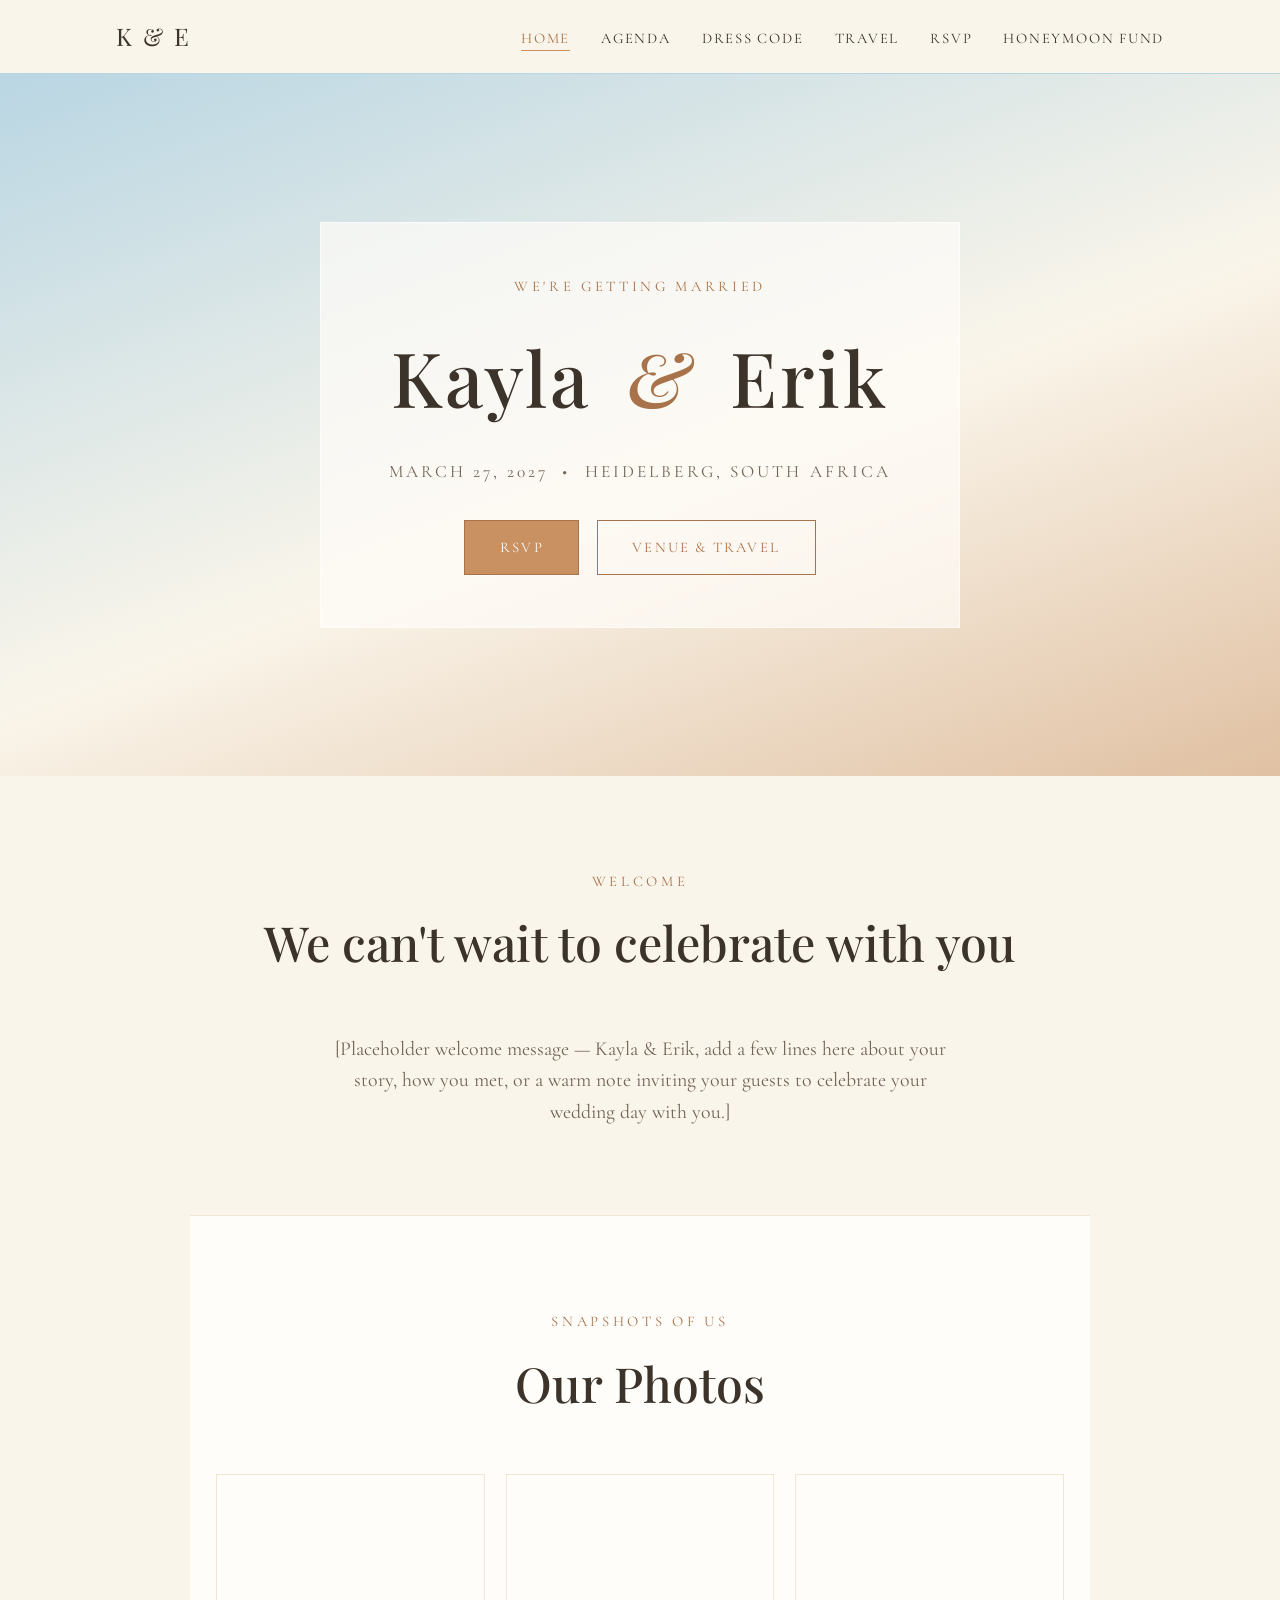
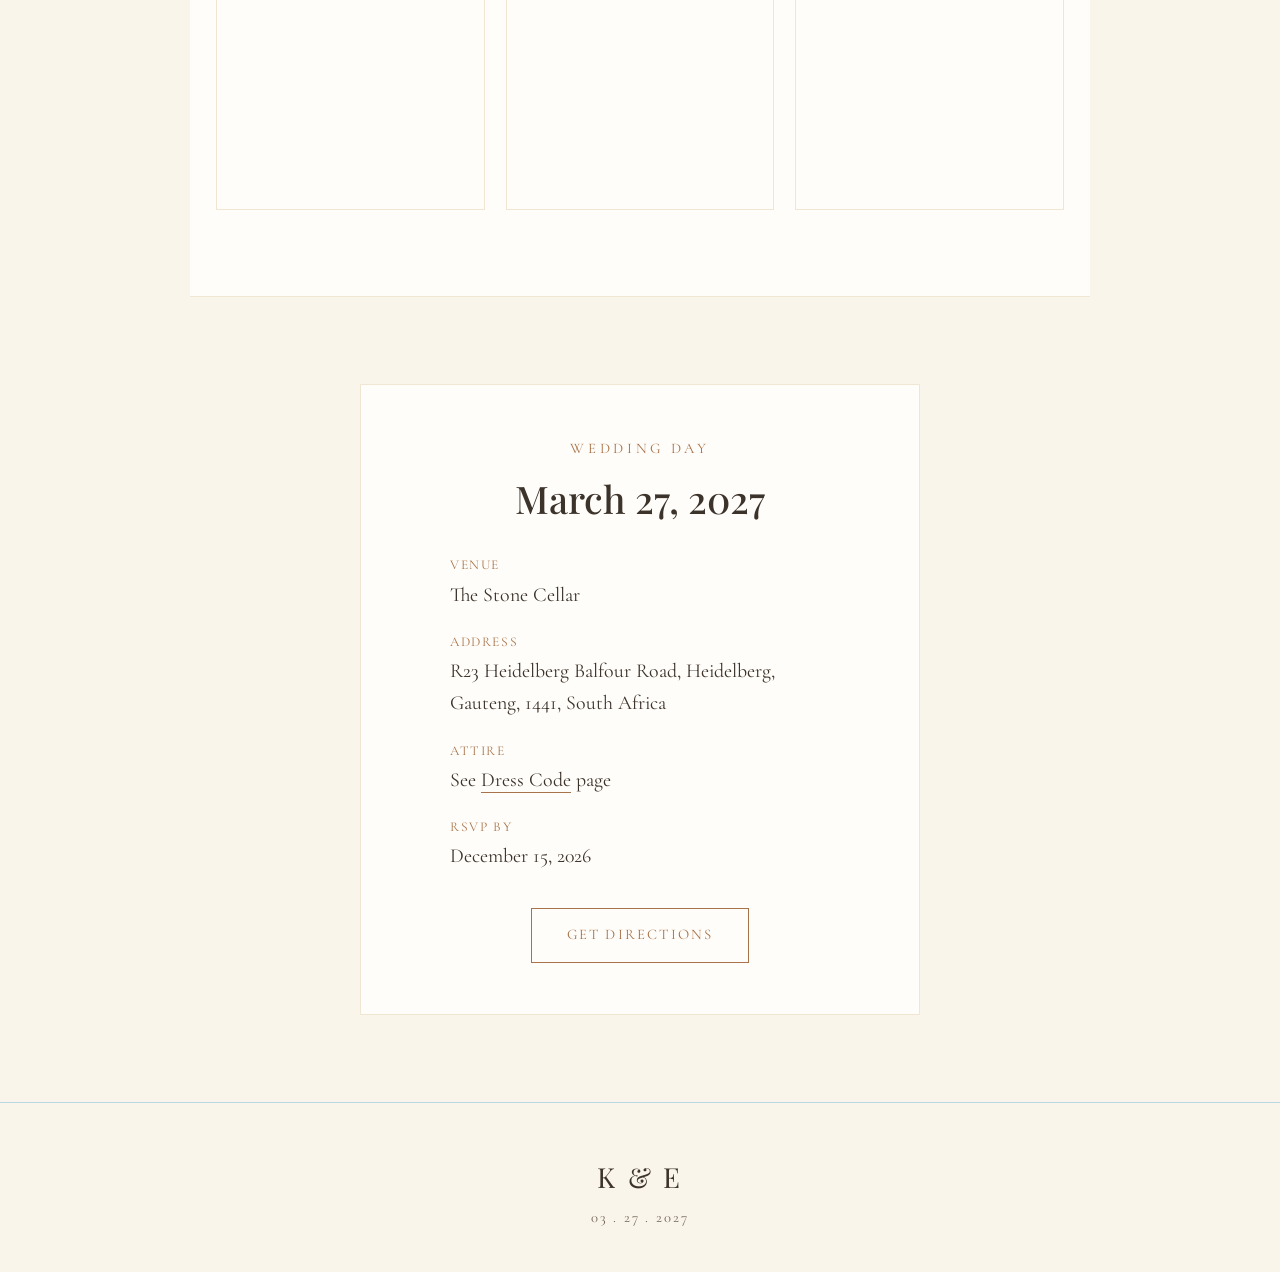
==== index.html @ 1e1eee06 "Initial commit: Kayla & Erik wedding website Static HTML/CSS site with home, agenda, dress code, tra" ====
<!DOCTYPE html>
<html lang="en">
<head>
<meta charset="UTF-8">
<meta name="viewport" content="width=device-width, initial-scale=1.0">
<title>Kayla &amp; Erik — March 27, 2027</title>
<link rel="preconnect" href="https://fonts.googleapis.com">
<link href="https://fonts.googleapis.com/css2?family=Playfair+Display:wght@500;600&family=Cormorant+Garamond:wght@400;500;600&display=swap" rel="stylesheet">
<link rel="stylesheet" href="css/style.css">
</head>
<body>

<header class="site-header">
  <div class="nav-wrap">
    <a class="monogram" href="index.html">K &amp; E</a>
    <button class="nav-toggle" aria-label="Toggle menu">&#9776;</button>
    <nav class="site-nav">
      <ul>
        <li><a href="index.html" class="active">Home</a></li>
        <li><a href="agenda.html">Agenda</a></li>
        <li><a href="dress-code.html">Dress Code</a></li>
        <li><a href="travel.html">Travel</a></li>
        <li><a href="rsvp.html">RSVP</a></li>
        <li><a href="honeymoon-fund.html">Honeymoon Fund</a></li>
      </ul>
    </nav>
  </div>
</header>

<section class="hero">
  <div class="hero-inner">
    <span class="eyebrow">We're getting married</span>
    <h1>Kayla <span class="amp">&amp;</span> Erik</h1>
    <div class="date-location">March 27, 2027 &nbsp;&bull;&nbsp; Heidelberg, South Africa</div>
    <div class="cta-row">
      <a href="rsvp.html" class="btn">RSVP</a>
      <a href="travel.html" class="btn btn-outline">Venue &amp; Travel</a>
    </div>
  </div>
</section>

<section class="section">
  <div class="section-header">
    <span class="eyebrow">Welcome</span>
    <h2>We can't wait to celebrate with you</h2>
  </div>
  <p style="text-align:center; max-width:640px; margin:0 auto; font-size:1.15rem; color:var(--ink-light);">
    [Placeholder welcome message — Kayla &amp; Erik, add a few lines here about your story, how you met,
    or a warm note inviting your guests to celebrate your wedding day with you.]
  </p>
</section>

<section class="section section-alt">
  <div class="section-header">
    <span class="eyebrow">Snapshots of Us</span>
    <h2>Our Photos</h2>
  </div>
  <div class="photo-grid">
    <div class="photo-block" style="background-image:url('images/couple-2.jpg');"></div>
    <div class="photo-block" style="background-image:url('images/couple-1.jpg');"></div>
    <div class="photo-block" style="background-image:url('images/couple-3.jpg');"></div>
  </div>
</section>

<section class="section">
  <div class="info-card">
    <span class="eyebrow">Wedding Day</span>
    <h3>March 27, 2027</h3>
    <div class="info-grid">
      <div>
        <div class="label">Venue</div>
        <div class="value">The Stone Cellar</div>
      </div>
      <div>
        <div class="label">Address</div>
        <div class="value">R23 Heidelberg Balfour Road, Heidelberg, Gauteng, 1441, South Africa</div>
      </div>
      <div>
        <div class="label">Attire</div>
        <div class="value">See <a href="dress-code.html" style="border-bottom:1px solid var(--sandy-brown-dark);">Dress Code</a> page</div>
      </div>
      <div>
        <div class="label">RSVP By</div>
        <div class="value">December 15, 2026</div>
      </div>
    </div>
    <div style="margin-top:2rem;">
      <a href="https://maps.app.goo.gl/aX4nhNzcc12tU7vq9?g_st=iw" class="btn btn-outline" target="_blank" rel="noopener">Get Directions</a>
    </div>
  </div>
</section>

<footer class="site-footer">
  <div class="monogram">K &amp; E</div>
  <div class="date">03 . 27 . 2027</div>
</footer>

<script src="js/nav.js"></script>
</body>
</html>
---- css/style.css ----
/* =========================================================
   Kayla & Erik — Wedding Website
   Palette: cream, baby blue, sandy brown
   ========================================================= */

:root {
  --cream: #faf5ea;
  --cream-dark: #f0e6d2;
  --baby-blue: #b9d6e3;
  --baby-blue-dark: #8fb9cd;
  --sandy-brown: #c99162;
  --sandy-brown-dark: #a8734a;
  --ink: #3c332b;
  --ink-light: #726457;
  --white: #fffdf9;

  --font-display: 'Playfair Display', Georgia, serif;
  --font-body: 'Cormorant Garamond', Georgia, serif;
}

* {
  box-sizing: border-box;
}

html {
  scroll-behavior: smooth;
  font-size: 108%;
}

body {
  margin: 0;
  background: var(--cream);
  color: var(--ink);
  font-family: var(--font-body);
  font-size: 1.2rem;
  line-height: 1.6;
  overflow-x: hidden;
}

h1, h2, h3 {
  font-family: var(--font-display);
  font-weight: 500;
  margin: 0;
  color: var(--ink);
}

a {
  color: inherit;
  text-decoration: none;
}

img {
  max-width: 100%;
  display: block;
}

.eyebrow {
  font-family: var(--font-body);
  text-transform: uppercase;
  letter-spacing: 0.25em;
  font-size: 0.85rem;
  color: var(--sandy-brown-dark);
}

/* ---------- Header / Nav ---------- */

.site-header {
  position: sticky;
  top: 0;
  z-index: 100;
  background: var(--cream);
  border-bottom: 1px solid var(--baby-blue);
}

.nav-wrap {
  max-width: 1100px;
  margin: 0 auto;
  padding: 1rem 1.5rem;
  display: flex;
  align-items: center;
  justify-content: space-between;
}

.monogram {
  font-family: var(--font-display);
  font-size: 1.4rem;
  letter-spacing: 0.1em;
}

.nav-toggle {
  display: none;
  background: none;
  border: none;
  font-size: 1.6rem;
  color: var(--ink);
  cursor: pointer;
}

.site-nav ul {
  list-style: none;
  display: flex;
  gap: 1.8rem;
  margin: 0;
  padding: 0;
}

.site-nav a {
  font-family: var(--font-body);
  text-transform: uppercase;
  letter-spacing: 0.12em;
  font-size: 0.85rem;
  color: var(--ink);
  padding-bottom: 0.2rem;
  border-bottom: 1px solid transparent;
  transition: border-color 0.2s ease, color 0.2s ease;
}

.site-nav a:hover,
.site-nav a.active {
  border-color: var(--sandy-brown);
  color: var(--sandy-brown-dark);
}

@media (max-width: 780px) {
  .nav-toggle {
    display: block;
  }
  .site-nav {
    display: none;
    width: 100%;
  }
  .site-nav.open {
    display: block;
  }
  .nav-wrap {
    flex-wrap: wrap;
  }
  .site-nav ul {
    flex-direction: column;
    gap: 0;
    padding: 1rem 0 0.5rem;
  }
  .site-nav li {
    padding: 0.6rem 0;
    border-top: 1px solid var(--cream-dark);
  }
}

/* ---------- Hero ---------- */

.hero {
  position: relative;
  min-height: 78vh;
  display: flex;
  align-items: center;
  justify-content: center;
  text-align: center;
  padding: 3rem 1.5rem;
  background: linear-gradient(160deg, var(--baby-blue) 0%, var(--cream) 55%, var(--sandy-brown) 140%),
              url('../images/hero.jpg') center/cover no-repeat;
  background-blend-mode: overlay;
}

.hero-inner {
  background: rgba(255, 253, 249, 0.72);
  padding: 3rem 2.5rem;
  border: 1px solid rgba(255,255,255,0.6);
  max-width: 640px;
  width: 100%;
}

@media (max-width: 600px) {
  .hero {
    min-height: 60vh;
    padding: 2rem 1rem;
  }
  .hero-inner {
    padding: 2rem 1.2rem;
  }
}

.hero .eyebrow {
  display: block;
  margin-bottom: 1rem;
}

.hero h1 {
  font-size: clamp(2.6rem, 6vw, 4.4rem);
  letter-spacing: 0.04em;
}

.hero .amp {
  color: var(--sandy-brown-dark);
  font-style: italic;
  padding: 0 0.2em;
}

.hero .date-location {
  margin-top: 1.2rem;
  font-family: var(--font-body);
  text-transform: uppercase;
  letter-spacing: 0.18em;
  font-size: 1rem;
  color: var(--ink-light);
}

.hero .cta-row {
  margin-top: 2rem;
  display: flex;
  gap: 1rem;
  justify-content: center;
  flex-wrap: wrap;
}

/* ---------- Buttons ---------- */

.btn {
  display: inline-block;
  padding: 0.85rem 2rem;
  font-family: var(--font-body);
  text-transform: uppercase;
  letter-spacing: 0.15em;
  font-size: 0.85rem;
  border: 1px solid var(--sandy-brown-dark);
  background: var(--sandy-brown);
  color: var(--white);
  transition: background 0.2s ease, color 0.2s ease;
  cursor: pointer;
}

.btn:hover {
  background: var(--sandy-brown-dark);
}

.btn-outline {
  background: transparent;
  color: var(--sandy-brown-dark);
}

.btn-outline:hover {
  background: var(--sandy-brown);
  color: var(--white);
}

/* ---------- Sections ---------- */

.section {
  padding: 5rem 1.5rem;
  max-width: 900px;
  margin: 0 auto;
}

@media (max-width: 600px) {
  .section {
    padding: 3rem 1.2rem;
  }
}

.section-tight {
  max-width: 700px;
}

.section-header {
  text-align: center;
  margin-bottom: 3rem;
}

.section-header h2 {
  font-size: clamp(2rem, 4vw, 2.8rem);
  margin-top: 0.5rem;
}

.section-alt {
  background: var(--white);
  border-top: 1px solid var(--cream-dark);
  border-bottom: 1px solid var(--cream-dark);
}

.section-blue {
  background: var(--baby-blue);
  color: var(--ink);
}

.section-blue .eyebrow {
  color: var(--ink);
}

/* ---------- Info card (wedding day) ---------- */

.info-card {
  background: var(--white);
  border: 1px solid var(--cream-dark);
  padding: 3rem 2rem;
  text-align: center;
  max-width: 560px;
  margin: 0 auto;
}

@media (max-width: 480px) {
  .info-card,
  .rsvp-box,
  .message-box {
    padding: 2rem 1.3rem;
  }
}

.info-card .eyebrow {
  display: block;
}

.info-card h3 {
  font-size: 2.2rem;
  margin: 0.5rem 0 1.5rem;
}

.info-grid {
  display: grid;
  gap: 1.2rem;
  text-align: left;
  max-width: 380px;
  margin: 0 auto;
}

.info-grid .label {
  text-transform: uppercase;
  letter-spacing: 0.12em;
  font-size: 0.78rem;
  color: var(--sandy-brown-dark);
  margin-bottom: 0.15rem;
}

.info-grid .value {
  font-size: 1.15rem;
}

/* ---------- Timeline (agenda) ---------- */

.timeline {
  list-style: none;
  margin: 0;
  padding: 0;
  max-width: 640px;
  margin: 0 auto;
}

.timeline li {
  display: grid;
  grid-template-columns: 110px 1fr;
  gap: 1.5rem;
  padding: 1.3rem 0;
  border-bottom: 1px solid var(--cream-dark);
}

@media (max-width: 480px) {
  .timeline li {
    grid-template-columns: 1fr;
    gap: 0.3rem;
  }
}

.timeline .time {
  font-family: var(--font-display);
  color: var(--sandy-brown-dark);
  font-size: 1.15rem;
}

.timeline .desc {
  font-size: 1.1rem;
}

.timeline .desc .sub {
  display: block;
  font-size: 0.9rem;
  color: var(--ink-light);
  margin-top: 0.2rem;
}

/* ---------- Swatches (dress code) ---------- */

.swatch-grid {
  display: grid;
  grid-template-columns: repeat(auto-fit, minmax(180px, 1fr));
  gap: 1.5rem;
  margin: 0 auto 3rem;
}

.swatch {
  text-align: center;
}

.swatch .chip {
  height: 140px;
  border: 1px solid rgba(0,0,0,0.08);
  margin-bottom: 0.8rem;
}

.swatch .name {
  font-family: var(--font-display);
  font-size: 1.1rem;
}

.swatch .hex {
  font-size: 0.85rem;
  color: var(--ink-light);
  letter-spacing: 0.05em;
}

.chip-cream { background: var(--cream-dark); }
.chip-blue { background: var(--baby-blue); }
.chip-brown { background: var(--sandy-brown); }

.image-placeholder-grid {
  display: grid;
  grid-template-columns: repeat(auto-fit, minmax(200px, 1fr));
  gap: 1.2rem;
}

.image-placeholder {
  aspect-ratio: 3 / 4;
  border: 1px dashed var(--sandy-brown);
  background: var(--white);
  display: flex;
  align-items: center;
  justify-content: center;
  text-align: center;
  padding: 1rem;
  font-size: 0.9rem;
  color: var(--ink-light);
  background-size: cover;
  background-position: center;
}

/* ---------- Photo blocks (general placeholders) ---------- */

.photo-block {
  width: 100%;
  aspect-ratio: 4 / 5;
  background: linear-gradient(150deg, var(--baby-blue), var(--cream-dark));
  background-size: cover;
  background-position: center;
  border: 1px solid var(--cream-dark);
}

.photo-grid {
  display: grid;
  grid-template-columns: repeat(3, 1fr);
  gap: 1.2rem;
  max-width: 900px;
  margin: 0 auto;
}

@media (max-width: 700px) {
  .photo-grid {
    grid-template-columns: repeat(2, 1fr);
  }
}

@media (max-width: 420px) {
  .photo-grid {
    grid-template-columns: 1fr;
    max-width: 320px;
  }
}

/* ---------- Dress code placeholder "look" cards ---------- */

.look-card {
  aspect-ratio: 3 / 4;
  border: 1px solid var(--cream-dark);
  display: flex;
  flex-direction: column;
  align-items: center;
  justify-content: center;
  gap: 0.8rem;
  color: var(--ink);
}

.look-card svg {
  width: 42px;
  height: 42px;
  opacity: 0.85;
}

.look-card .look-name {
  font-family: var(--font-display);
  font-size: 1.05rem;
  letter-spacing: 0.04em;
}

.look-1 { background: linear-gradient(150deg, var(--cream-dark), var(--baby-blue)); }
.look-2 { background: linear-gradient(150deg, var(--baby-blue), var(--sandy-brown)); }
.look-3 { background: linear-gradient(150deg, var(--sandy-brown), var(--cream-dark)); }
.look-4 { background: linear-gradient(135deg, var(--cream-dark) 0%, var(--baby-blue) 50%, var(--sandy-brown) 100%); }

.look-1 svg, .look-1 .look-name { color: var(--ink); }
.look-2 svg, .look-2 .look-name { color: var(--white); }
.look-3 svg, .look-3 .look-name { color: var(--white); }
.look-4 svg, .look-4 .look-name { color: var(--ink); }

/* ---------- Forms / RSVP ---------- */

.rsvp-box {
  background: var(--white);
  border: 1px solid var(--cream-dark);
  padding: 3rem 2.5rem;
  text-align: center;
  max-width: 560px;
  margin: 0 auto;
}

.rsvp-box .deadline {
  font-size: 1.1rem;
  margin: 1rem 0 2rem;
  color: var(--ink-light);
}

.note {
  margin-top: 2rem;
  font-size: 0.9rem;
  color: var(--ink-light);
  font-style: italic;
}

/* ---------- Honeymoon fund ---------- */

.message-box {
  background: var(--white);
  border: 1px solid var(--cream-dark);
  padding: 3rem;
  max-width: 620px;
  margin: 0 auto 2.5rem;
  text-align: center;
  font-size: 1.25rem;
  font-style: italic;
  line-height: 1.8;
}

.signature {
  display: block;
  margin-top: 1.5rem;
  font-family: var(--font-display);
  font-style: normal;
  font-size: 1.3rem;
  color: var(--sandy-brown-dark);
}

/* ---------- Table (travel/accommodation) ---------- */

.table-wrap {
  width: 100%;
  overflow-x: auto;
  -webkit-overflow-scrolling: touch;
}

.accom-table {
  width: 100%;
  min-width: 560px;
  border-collapse: collapse;
  margin-top: 1rem;
}

.accom-table th, .accom-table td {
  text-align: left;
  padding: 0.9rem 0.8rem;
  border-bottom: 1px solid var(--cream-dark);
  font-size: 0.98rem;
}

.accom-table th {
  text-transform: uppercase;
  letter-spacing: 0.08em;
  font-size: 0.75rem;
  color: var(--sandy-brown-dark);
}

/* ---------- Footer ---------- */

.site-footer {
  text-align: center;
  padding: 3rem 1.5rem 2.5rem;
  border-top: 1px solid var(--baby-blue);
}

.site-footer .monogram {
  font-size: 1.6rem;
  margin-bottom: 0.4rem;
}

.site-footer .date {
  font-size: 0.85rem;
  letter-spacing: 0.15em;
  color: var(--ink-light);
}

.center {
  text-align: center;
}
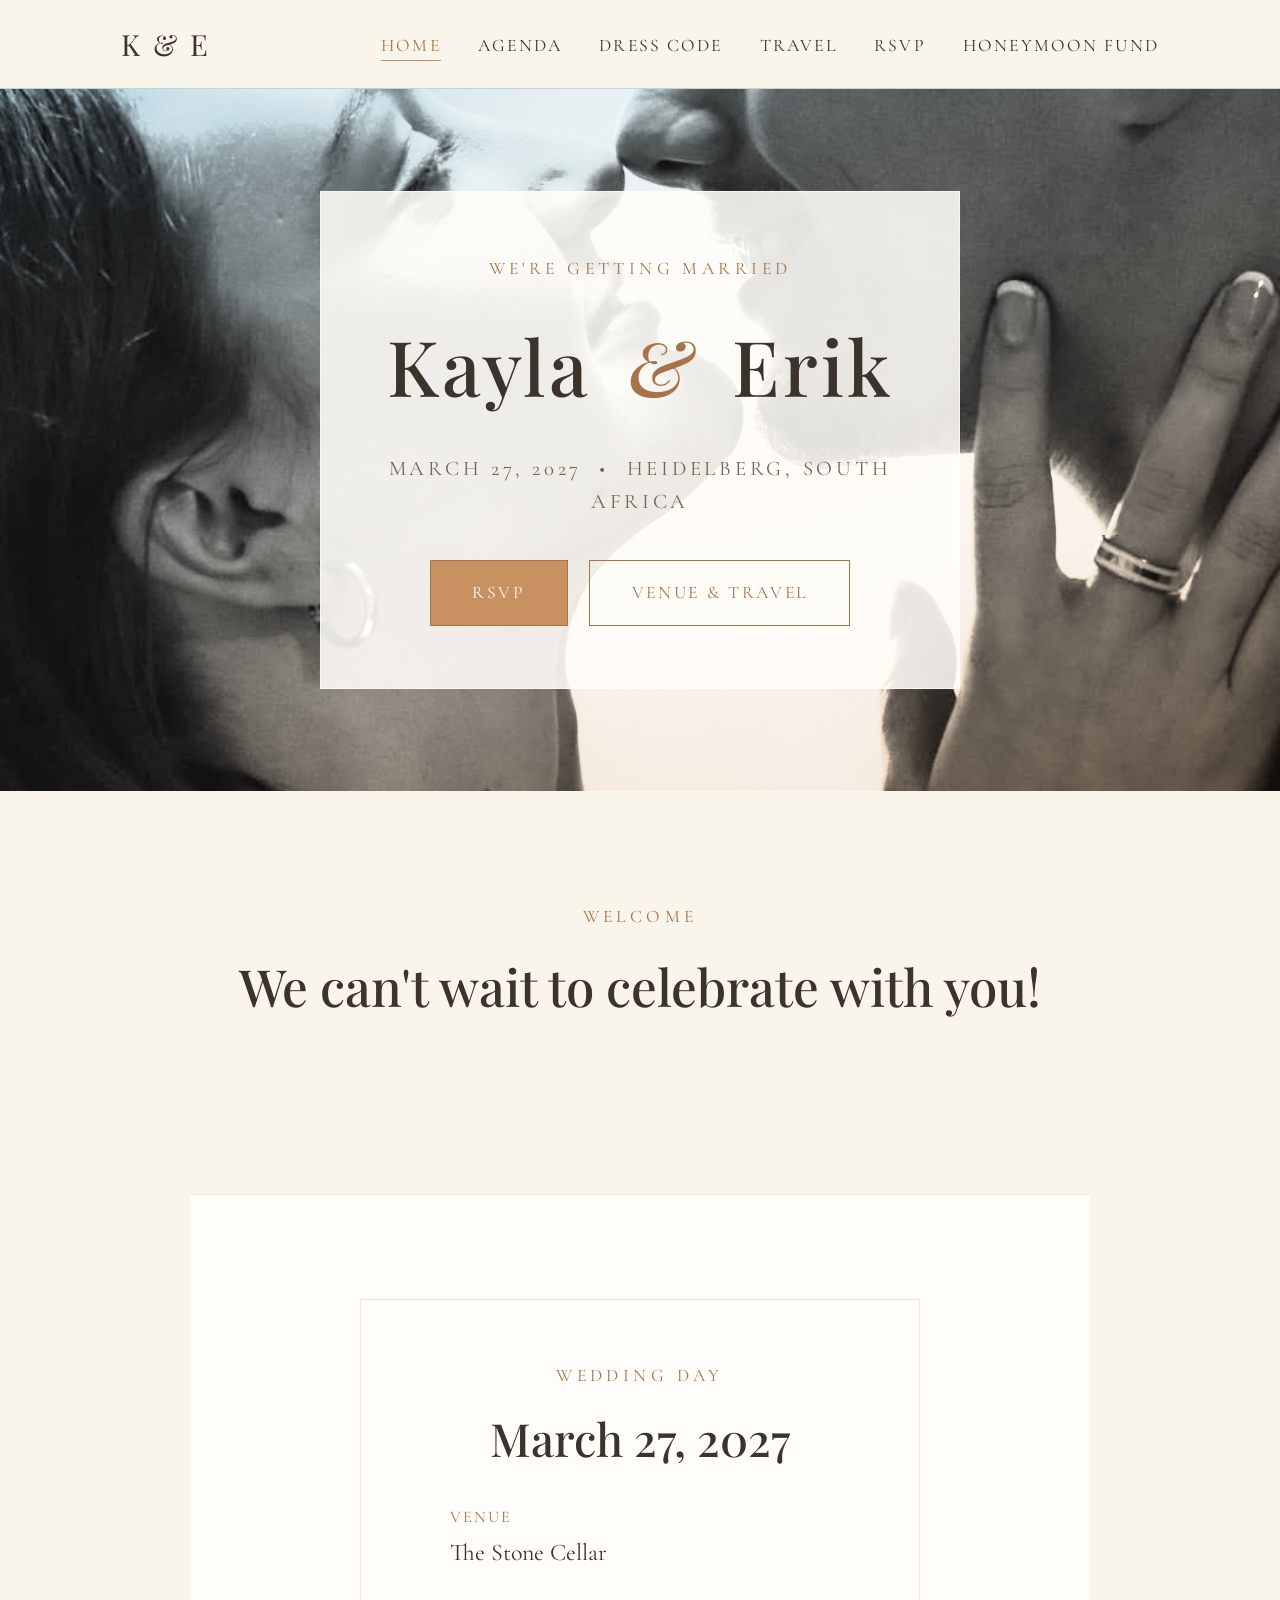
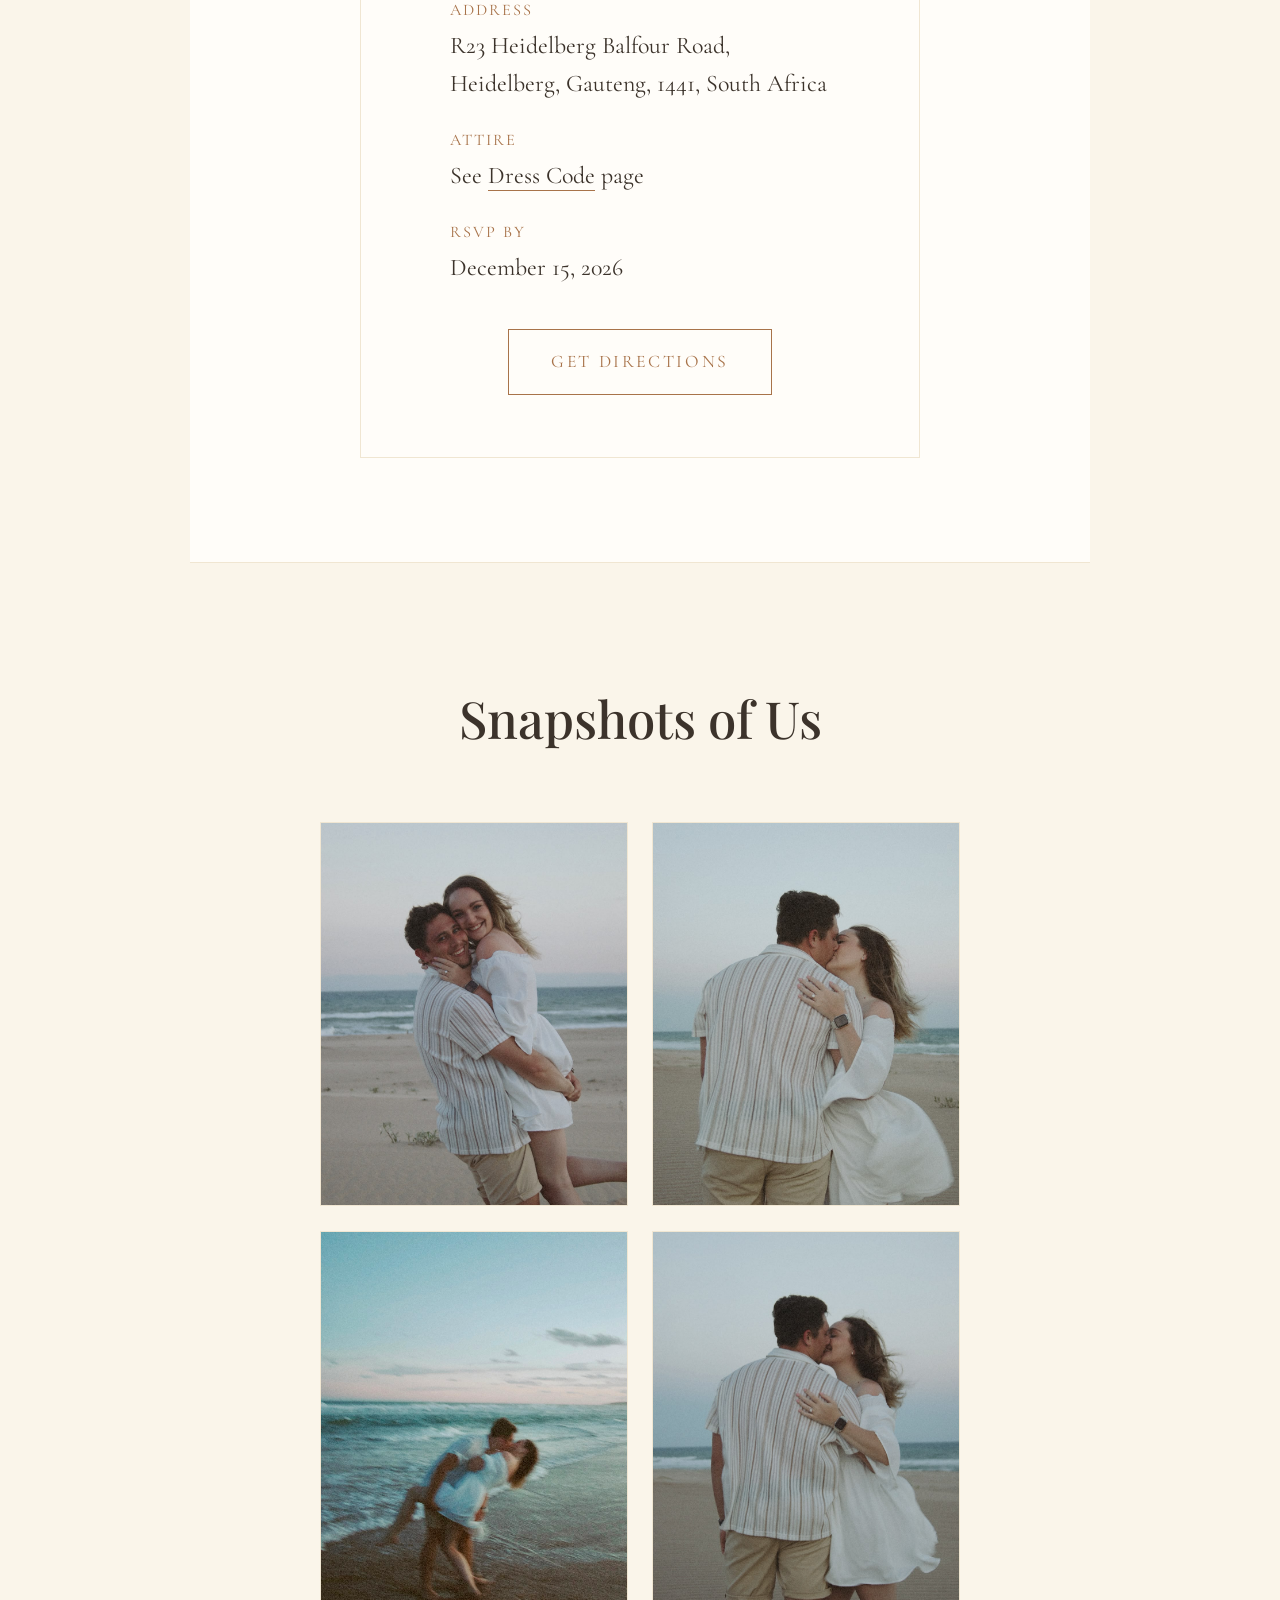
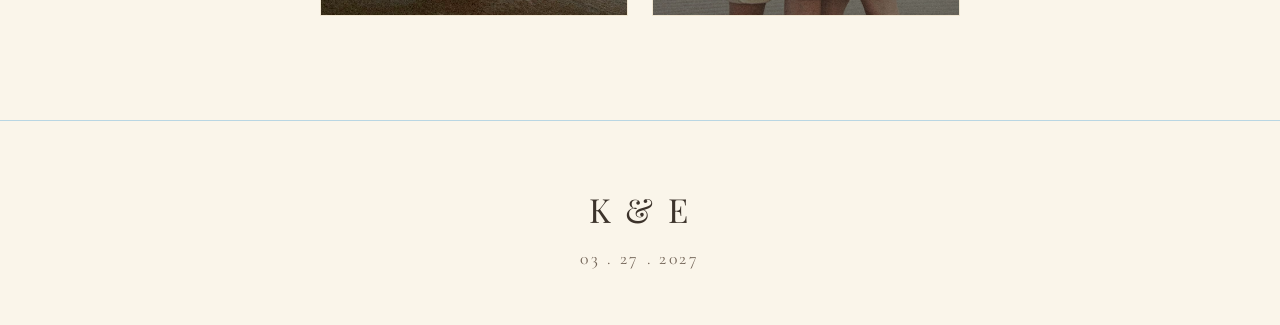
==== commit 31b7a0d7: "Update agenda, dress code, RSVP, travel, and honeymoon fund content - Replace placeholder agenda wit" ====
--- a/index.html
+++ b/index.html
@@ -42,27 +42,11 @@
 <section class="section">
   <div class="section-header">
     <span class="eyebrow">Welcome</span>
-    <h2>We can't wait to celebrate with you</h2>
+    <h2>We can't wait to celebrate with you!</h2>
   </div>
-  <p style="text-align:center; max-width:640px; margin:0 auto; font-size:1.15rem; color:var(--ink-light);">
-    [Placeholder welcome message — Kayla &amp; Erik, add a few lines here about your story, how you met,
-    or a warm note inviting your guests to celebrate your wedding day with you.]
-  </p>
 </section>
 
 <section class="section section-alt">
-  <div class="section-header">
-    <span class="eyebrow">Snapshots of Us</span>
-    <h2>Our Photos</h2>
-  </div>
-  <div class="photo-grid">
-    <div class="photo-block" style="background-image:url('images/couple-2.jpg');"></div>
-    <div class="photo-block" style="background-image:url('images/couple-1.jpg');"></div>
-    <div class="photo-block" style="background-image:url('images/couple-3.jpg');"></div>
-  </div>
-</section>
-
-<section class="section">
   <div class="info-card">
     <span class="eyebrow">Wedding Day</span>
     <h3>March 27, 2027</h3>
@@ -90,6 +74,18 @@
   </div>
 </section>
 
+<section class="section">
+  <div class="section-header">
+    <h2>Snapshots of Us</h2>
+  </div>
+  <div class="photo-grid">
+    <div class="photo-block" style="background-image:url('images/wedding3.jpeg');"></div>
+    <div class="photo-block" style="background-image:url('images/wedding4.jpeg');"></div>
+    <div class="photo-block" style="background-image:url('images/wedding5.jpeg');"></div>
+    <div class="photo-block" style="background-image:url('images/wedding6.jpeg');"></div>
+  </div>
+</section>
+
 <footer class="site-footer">
   <div class="monogram">K &amp; E</div>
   <div class="date">03 . 27 . 2027</div>
--- a/css/style.css
+++ b/css/style.css
@@ -24,7 +24,7 @@
 
 html {
   scroll-behavior: smooth;
-  font-size: 108%;
+  font-size: 130%;
 }
 
 body {
@@ -157,12 +157,12 @@
   text-align: center;
   padding: 3rem 1.5rem;
   background: linear-gradient(160deg, var(--baby-blue) 0%, var(--cream) 55%, var(--sandy-brown) 140%),
-              url('../images/hero.jpg') center/cover no-repeat;
+              url('../images/wedding2.jpeg') center/cover no-repeat;
   background-blend-mode: overlay;
 }
 
 .hero-inner {
-  background: rgba(255, 253, 249, 0.72);
+  background: rgba(255, 253, 249, 0.88);
   padding: 3rem 2.5rem;
   border: 1px solid rgba(255,255,255,0.6);
   max-width: 640px;
@@ -296,6 +296,30 @@
   margin: 0 auto;
 }
 
+.venue-photo {
+  width: 100%;
+  height: auto;
+  border: 1px solid var(--cream-dark);
+  margin: 1.5rem 0;
+}
+
+.venue-address {
+  font-family: var(--font-display);
+  text-transform: uppercase;
+  letter-spacing: 0.05em;
+  font-size: 1.05rem;
+  line-height: 1.6;
+}
+
+.venue-phone {
+  font-family: var(--font-display);
+  text-transform: uppercase;
+  letter-spacing: 0.05em;
+  font-size: 1.2rem;
+  margin-top: 0.6rem;
+  margin-bottom: 1.5rem;
+}
+
 @media (max-width: 480px) {
   .info-card,
   .rsvp-box,
@@ -377,57 +401,27 @@
 
 /* ---------- Swatches (dress code) ---------- */
 
-.swatch-grid {
+.dresscode-grid {
   display: grid;
-  grid-template-columns: repeat(auto-fit, minmax(180px, 1fr));
-  gap: 1.5rem;
-  margin: 0 auto 3rem;
-}
-
-.swatch {
-  text-align: center;
-}
-
-.swatch .chip {
-  height: 140px;
-  border: 1px solid rgba(0,0,0,0.08);
-  margin-bottom: 0.8rem;
-}
-
-.swatch .name {
-  font-family: var(--font-display);
-  font-size: 1.1rem;
-}
-
-.swatch .hex {
-  font-size: 0.85rem;
-  color: var(--ink-light);
-  letter-spacing: 0.05em;
-}
-
-.chip-cream { background: var(--cream-dark); }
-.chip-blue { background: var(--baby-blue); }
-.chip-brown { background: var(--sandy-brown); }
-
-.image-placeholder-grid {
-  display: grid;
-  grid-template-columns: repeat(auto-fit, minmax(200px, 1fr));
+  grid-template-columns: repeat(2, 1fr);
   gap: 1.2rem;
-}
-
-.image-placeholder {
-  aspect-ratio: 3 / 4;
-  border: 1px dashed var(--sandy-brown);
-  background: var(--white);
-  display: flex;
-  align-items: center;
-  justify-content: center;
-  text-align: center;
-  padding: 1rem;
-  font-size: 0.9rem;
-  color: var(--ink-light);
-  background-size: cover;
-  background-position: center;
+  max-width: 720px;
+  margin: 0 auto;
+  align-items: start;
+}
+
+.dresscode-grid img {
+  width: 100%;
+  height: auto;
+  display: block;
+  border: 1px solid var(--cream-dark);
+}
+
+@media (max-width: 480px) {
+  .dresscode-grid {
+    grid-template-columns: 1fr;
+    max-width: 340px;
+  }
 }
 
 /* ---------- Photo blocks (general placeholders) ---------- */
@@ -443,16 +437,10 @@
 
 .photo-grid {
   display: grid;
-  grid-template-columns: repeat(3, 1fr);
+  grid-template-columns: repeat(2, 1fr);
   gap: 1.2rem;
-  max-width: 900px;
-  margin: 0 auto;
-}
-
-@media (max-width: 700px) {
-  .photo-grid {
-    grid-template-columns: repeat(2, 1fr);
-  }
+  max-width: 640px;
+  margin: 0 auto;
 }
 
 @media (max-width: 420px) {
@@ -462,40 +450,6 @@
   }
 }
 
-/* ---------- Dress code placeholder "look" cards ---------- */
-
-.look-card {
-  aspect-ratio: 3 / 4;
-  border: 1px solid var(--cream-dark);
-  display: flex;
-  flex-direction: column;
-  align-items: center;
-  justify-content: center;
-  gap: 0.8rem;
-  color: var(--ink);
-}
-
-.look-card svg {
-  width: 42px;
-  height: 42px;
-  opacity: 0.85;
-}
-
-.look-card .look-name {
-  font-family: var(--font-display);
-  font-size: 1.05rem;
-  letter-spacing: 0.04em;
-}
-
-.look-1 { background: linear-gradient(150deg, var(--cream-dark), var(--baby-blue)); }
-.look-2 { background: linear-gradient(150deg, var(--baby-blue), var(--sandy-brown)); }
-.look-3 { background: linear-gradient(150deg, var(--sandy-brown), var(--cream-dark)); }
-.look-4 { background: linear-gradient(135deg, var(--cream-dark) 0%, var(--baby-blue) 50%, var(--sandy-brown) 100%); }
-
-.look-1 svg, .look-1 .look-name { color: var(--ink); }
-.look-2 svg, .look-2 .look-name { color: var(--white); }
-.look-3 svg, .look-3 .look-name { color: var(--white); }
-.look-4 svg, .look-4 .look-name { color: var(--ink); }
 
 /* ---------- Forms / RSVP ---------- */
 
